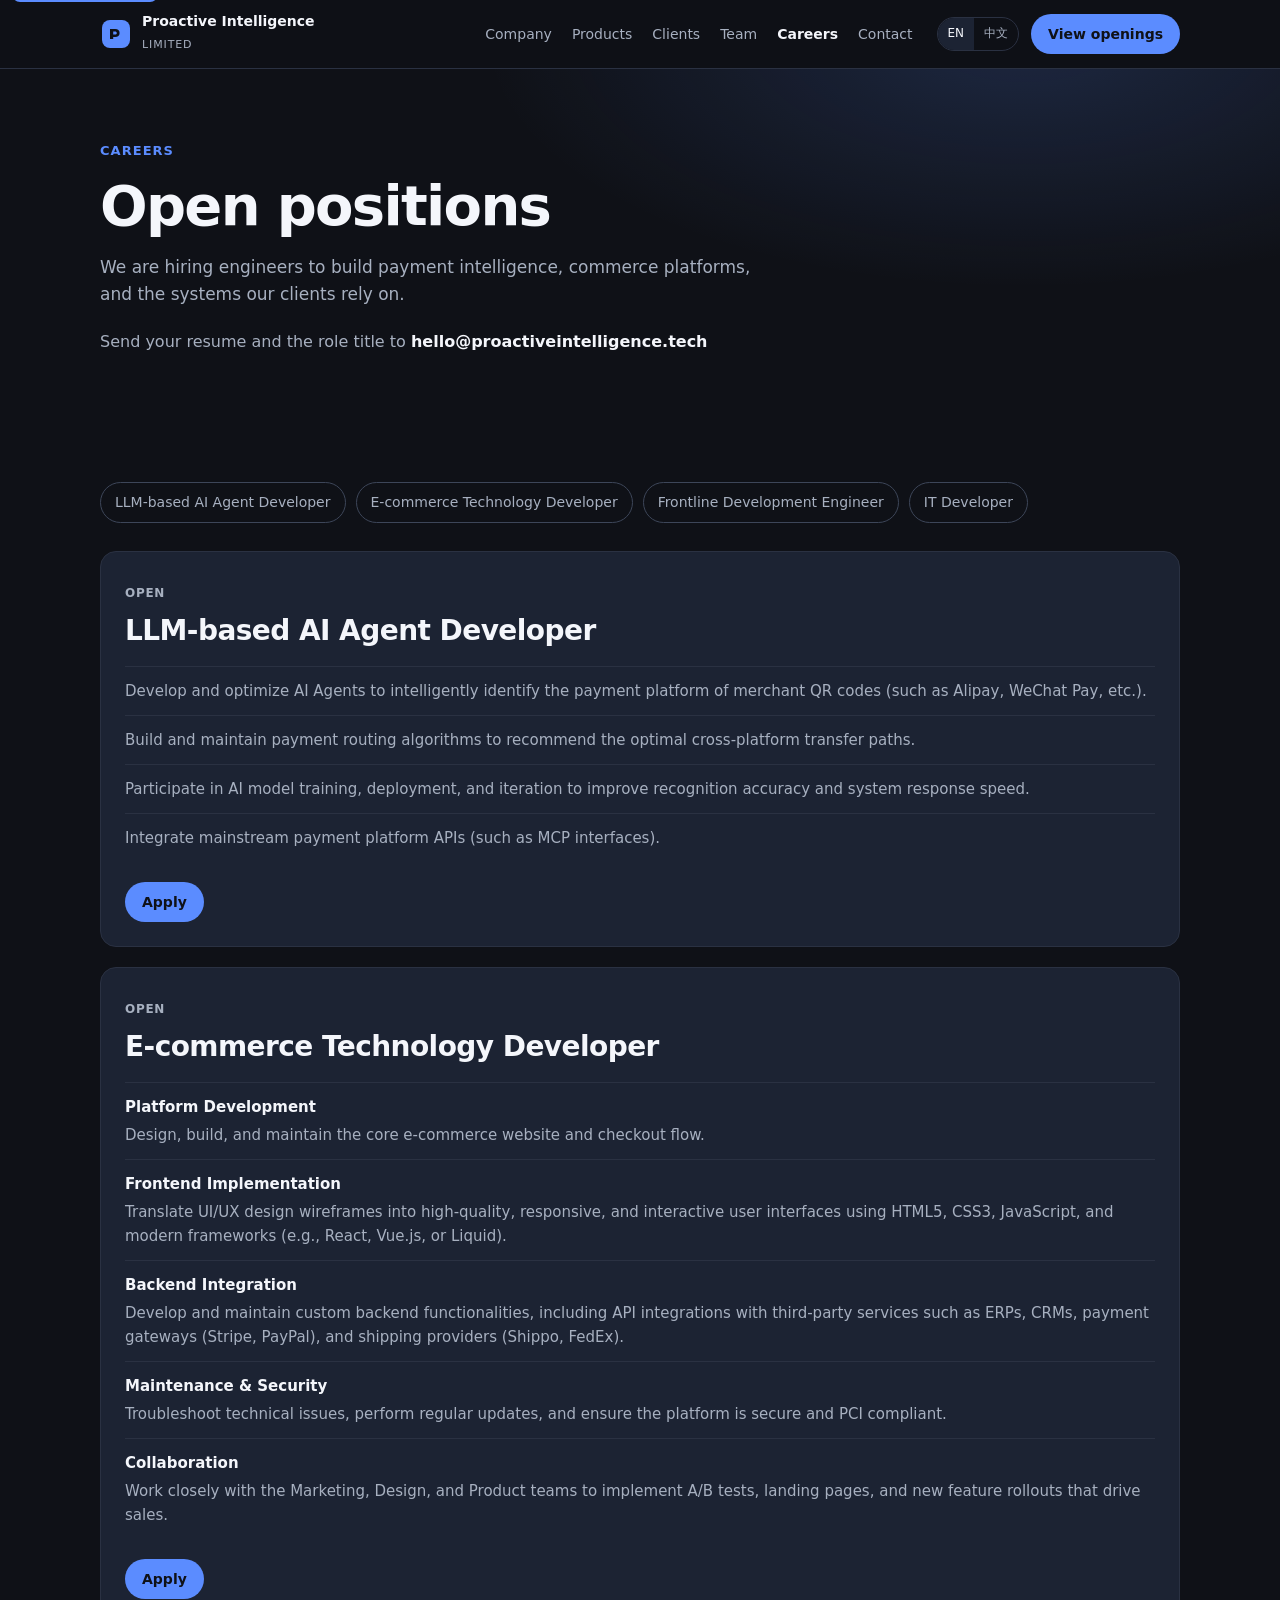
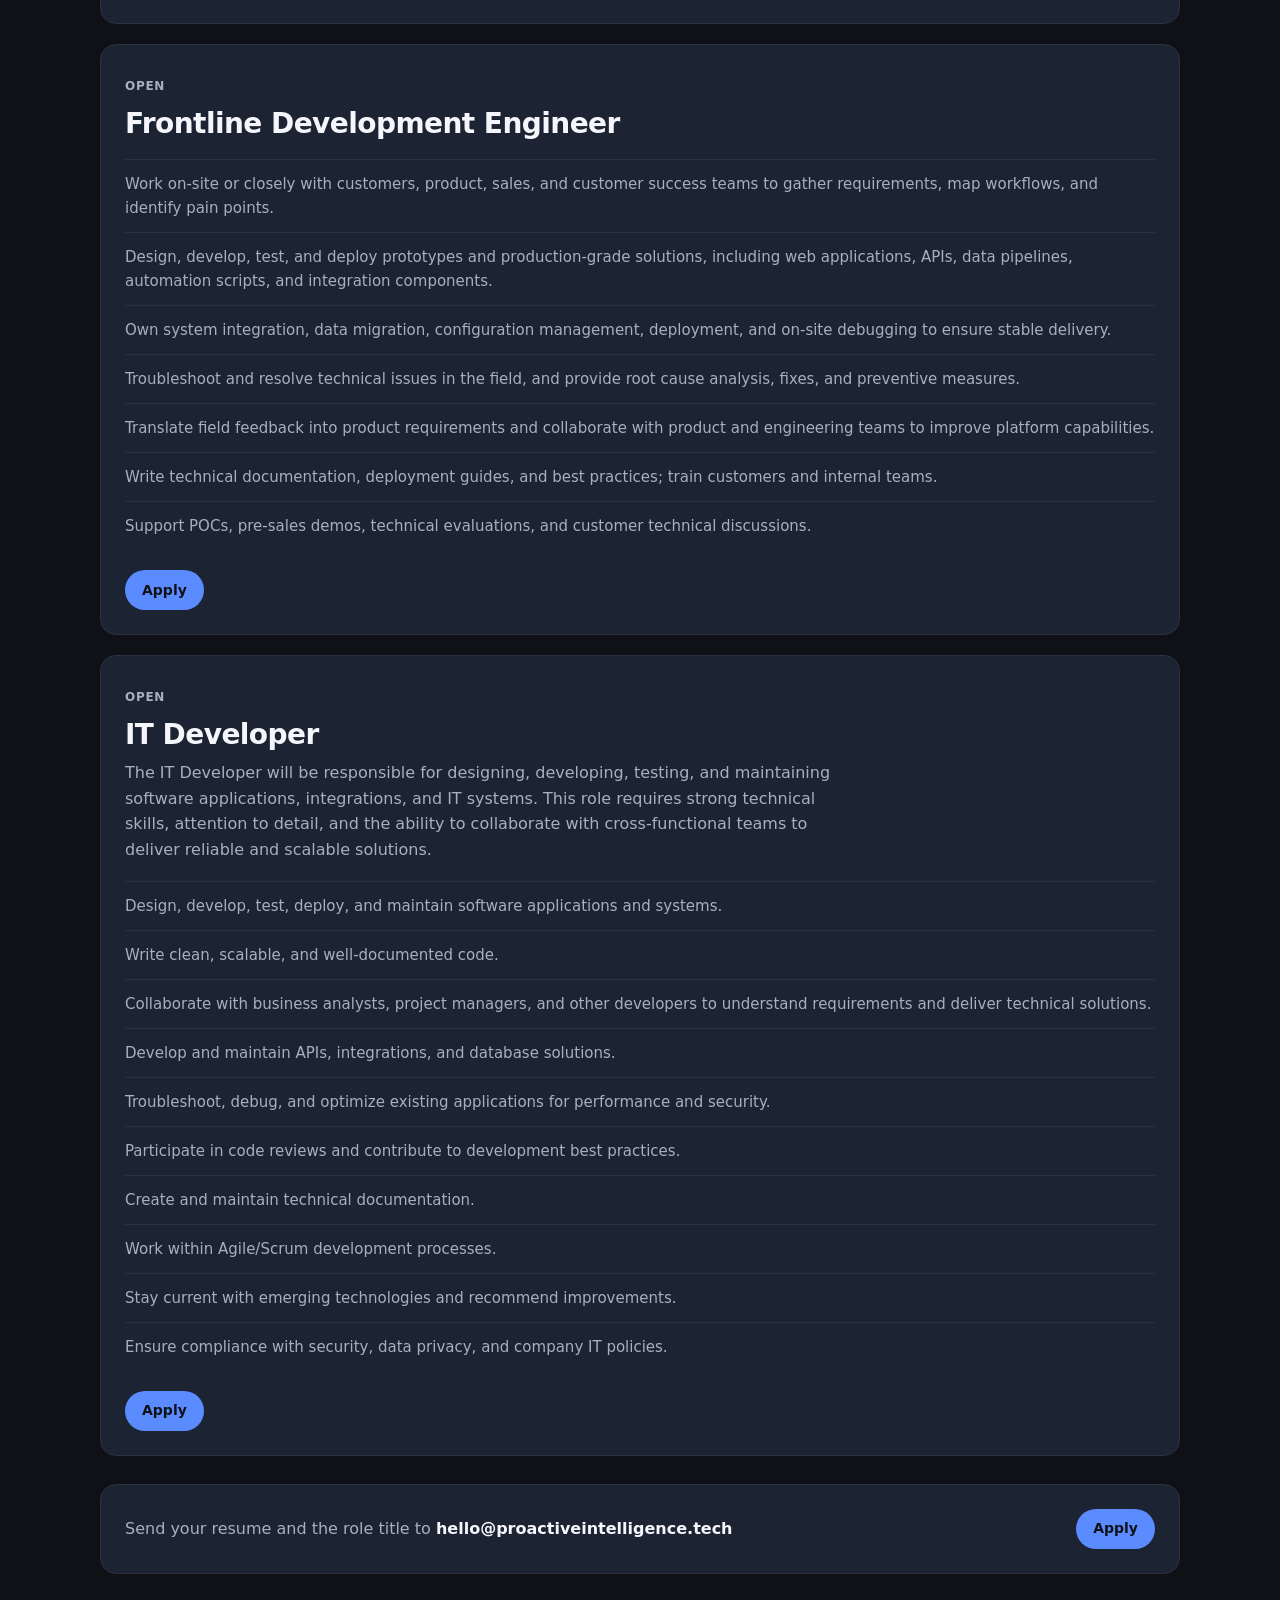
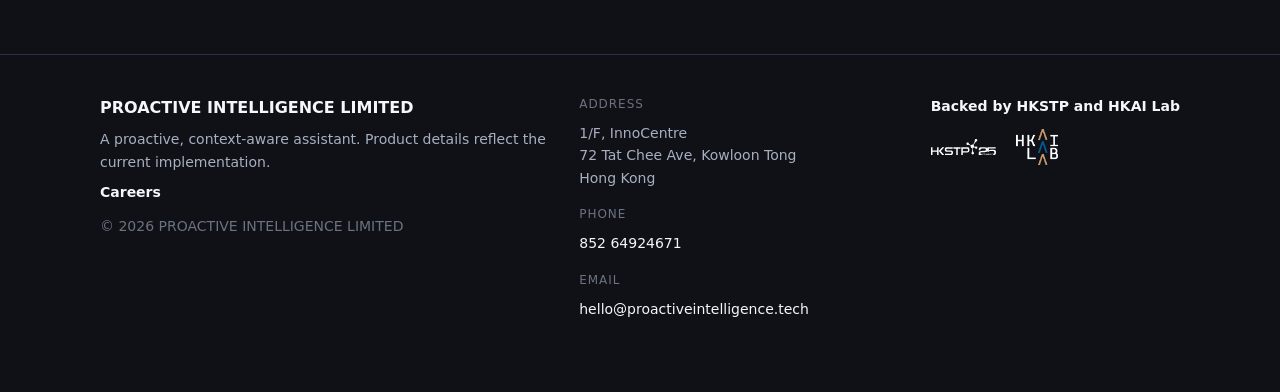
==== career.html @ 3a8d4261 "Add a careers page with four open engineering roles. Co-authored-by: Cursor <cursoragent@cursor.com>" ====
<!DOCTYPE html>
<html lang="en">
  <head>
    <meta charset="UTF-8" />
    <meta name="viewport" content="width=device-width, initial-scale=1" />
    <meta
      name="description"
      content="Open roles at PROACTIVE INTELLIGENCE LIMITED: LLM-based AI Agent Developer, E-commerce Technology Developer, Frontline Development Engineer, and IT Developer."
    />
    <title>Careers — PROACTIVE INTELLIGENCE LIMITED</title>
    <link rel="canonical" href="https://proactiveintelligence.github.io/career.html" />
    <link rel="icon" href="favicon.svg" type="image/svg+xml" />
    <link rel="stylesheet" href="styles.css" />
    <script>
      if (location.hostname === "proactiveaiagent.github.io") {
        location.replace("https://proactiveintelligence.github.io/career.html" + location.hash);
      }
    </script>
  </head>
  <body data-page="career">
    <a class="skip-link" href="#main">Skip to content</a>

    <header class="site-header">
      <div class="wrap header-inner">
        <a class="brand" href="index.html" aria-label="PROACTIVE INTELLIGENCE LIMITED">
          <svg class="brand-mark" viewBox="0 0 32 32" aria-hidden="true">
            <rect x="2" y="2" width="28" height="28" rx="8" fill="#5B8CFF" />
            <path
              d="M10 21V11h5.2c2.7 0 4.4 1.6 4.4 4s-1.7 4-4.4 4H13.2V21H10zm3.2-4.4h1.8c1.1 0 1.8-.6 1.8-1.6s-.7-1.6-1.8-1.6h-1.8v3.2z"
              fill="#0F1117"
            />
          </svg>
          <span>
            <strong>Proactive Intelligence</strong>
            <small>Limited</small>
          </span>
        </a>
        <nav class="nav" aria-label="Primary">
          <a href="index.html#company" data-i18n="nav.company">Company</a>
          <a href="index.html#products" data-i18n="nav.products">Products</a>
          <a href="index.html#clients" data-i18n="nav.clients">Clients</a>
          <a href="index.html#team" data-i18n="nav.team">Team</a>
          <a href="career.html" data-i18n="nav.career" aria-current="page">Careers</a>
          <a href="index.html#contact" data-i18n="nav.contact">Contact</a>
        </nav>
        <div class="header-actions">
          <div class="lang-switch" role="group" aria-label="Language">
            <button type="button" data-lang="en" class="is-active">EN</button>
            <button type="button" data-lang="zh">中文</button>
          </div>
          <a class="btn btn-primary" href="#openings" data-i18n="career.cta">View openings</a>
        </div>
      </div>
    </header>

    <main id="main">
      <section class="page-hero" id="top">
        <div class="wrap">
          <p class="eyebrow" data-i18n="career.eyebrow">Careers</p>
          <h1 data-i18n="career.title">Open positions</h1>
          <p class="lede" data-i18n="career.lede">
            We are hiring engineers to build payment intelligence, commerce platforms, and the systems our clients rely on.
          </p>
          <p class="apply-note">
            <span data-i18n="career.howto">Send your resume and the role title to</span>
            <a href="mailto:hello@proactiveintelligence.tech">hello@proactiveintelligence.tech</a>
          </p>
        </div>
      </section>

      <section class="section" id="openings">
        <div class="wrap">
          <nav class="job-jump" aria-label="Open positions">
            <a href="#llm-agent-developer" data-i18n="job1.title">LLM-based AI Agent Developer</a>
            <a href="#ecommerce-developer" data-i18n="job2.title">E-commerce Technology Developer</a>
            <a href="#frontline-engineer" data-i18n="job3.title">Frontline Development Engineer</a>
            <a href="#it-developer" data-i18n="job4.title">IT Developer</a>
          </nav>

          <div class="job-list">
            <article class="card job-card" id="llm-agent-developer">
              <p class="tag" data-i18n="career.open">Open</p>
              <h2 data-i18n="job1.title">LLM-based AI Agent Developer</h2>
              <ul class="duty-list">
                <li data-i18n="job1.d1">
                  Develop and optimize AI Agents to intelligently identify the payment platform of merchant QR codes (such as Alipay, WeChat Pay, etc.).
                </li>
                <li data-i18n="job1.d2">
                  Build and maintain payment routing algorithms to recommend the optimal cross-platform transfer paths.
                </li>
                <li data-i18n="job1.d3">
                  Participate in AI model training, deployment, and iteration to improve recognition accuracy and system response speed.
                </li>
                <li data-i18n="job1.d4">Integrate mainstream payment platform APIs (such as MCP interfaces).</li>
              </ul>
              <div class="job-actions">
                <a
                  class="btn btn-primary"
                  href="mailto:hello@proactiveintelligence.tech?subject=Application%3A%20LLM-based%20AI%20Agent%20Developer"
                  data-i18n="career.apply"
                  >Apply</a
                >
              </div>
            </article>

            <article class="card job-card" id="ecommerce-developer">
              <p class="tag" data-i18n="career.open">Open</p>
              <h2 data-i18n="job2.title">E-commerce Technology Developer</h2>
              <ul class="duty-list">
                <li>
                  <strong data-i18n="job2.s1t">Platform Development</strong>
                  <span data-i18n="job2.s1p">Design, build, and maintain the core e-commerce website and checkout flow.</span>
                </li>
                <li>
                  <strong data-i18n="job2.s2t">Frontend Implementation</strong>
                  <span data-i18n="job2.s2p">
                    Translate UI/UX design wireframes into high-quality, responsive, and interactive user interfaces using HTML5, CSS3, JavaScript, and modern frameworks (e.g., React, Vue.js, or Liquid).
                  </span>
                </li>
                <li>
                  <strong data-i18n="job2.s3t">Backend Integration</strong>
                  <span data-i18n="job2.s3p">
                    Develop and maintain custom backend functionalities, including API integrations with third-party services such as ERPs, CRMs, payment gateways (Stripe, PayPal), and shipping providers (Shippo, FedEx).
                  </span>
                </li>
                <li>
                  <strong data-i18n="job2.s4t">Maintenance &amp; Security</strong>
                  <span data-i18n="job2.s4p">
                    Troubleshoot technical issues, perform regular updates, and ensure the platform is secure and PCI compliant.
                  </span>
                </li>
                <li>
                  <strong data-i18n="job2.s5t">Collaboration</strong>
                  <span data-i18n="job2.s5p">
                    Work closely with the Marketing, Design, and Product teams to implement A/B tests, landing pages, and new feature rollouts that drive sales.
                  </span>
                </li>
              </ul>
              <div class="job-actions">
                <a
                  class="btn btn-primary"
                  href="mailto:hello@proactiveintelligence.tech?subject=Application%3A%20E-commerce%20Technology%20Developer"
                  data-i18n="career.apply"
                  >Apply</a
                >
              </div>
            </article>

            <article class="card job-card" id="frontline-engineer">
              <p class="tag" data-i18n="career.open">Open</p>
              <h2 data-i18n="job3.title">Frontline Development Engineer</h2>
              <ul class="duty-list">
                <li data-i18n="job3.d1">
                  Work on-site or closely with customers, product, sales, and customer success teams to gather requirements, map workflows, and identify pain points.
                </li>
                <li data-i18n="job3.d2">
                  Design, develop, test, and deploy prototypes and production-grade solutions, including web applications, APIs, data pipelines, automation scripts, and integration components.
                </li>
                <li data-i18n="job3.d3">
                  Own system integration, data migration, configuration management, deployment, and on-site debugging to ensure stable delivery.
                </li>
                <li data-i18n="job3.d4">
                  Troubleshoot and resolve technical issues in the field, and provide root cause analysis, fixes, and preventive measures.
                </li>
                <li data-i18n="job3.d5">
                  Translate field feedback into product requirements and collaborate with product and engineering teams to improve platform capabilities.
                </li>
                <li data-i18n="job3.d6">
                  Write technical documentation, deployment guides, and best practices; train customers and internal teams.
                </li>
                <li data-i18n="job3.d7">
                  Support POCs, pre-sales demos, technical evaluations, and customer technical discussions.
                </li>
              </ul>
              <div class="job-actions">
                <a
                  class="btn btn-primary"
                  href="mailto:hello@proactiveintelligence.tech?subject=Application%3A%20Frontline%20Development%20Engineer"
                  data-i18n="career.apply"
                  >Apply</a
                >
              </div>
            </article>

            <article class="card job-card" id="it-developer">
              <p class="tag" data-i18n="career.open">Open</p>
              <h2 data-i18n="job4.title">IT Developer</h2>
              <p class="job-intro" data-i18n="job4.intro">
                The IT Developer will be responsible for designing, developing, testing, and maintaining software applications, integrations, and IT systems. This role requires strong technical skills, attention to detail, and the ability to collaborate with cross-functional teams to deliver reliable and scalable solutions.
              </p>
              <ul class="duty-list">
                <li data-i18n="job4.d1">Design, develop, test, deploy, and maintain software applications and systems.</li>
                <li data-i18n="job4.d2">Write clean, scalable, and well-documented code.</li>
                <li data-i18n="job4.d3">
                  Collaborate with business analysts, project managers, and other developers to understand requirements and deliver technical solutions.
                </li>
                <li data-i18n="job4.d4">Develop and maintain APIs, integrations, and database solutions.</li>
                <li data-i18n="job4.d5">
                  Troubleshoot, debug, and optimize existing applications for performance and security.
                </li>
                <li data-i18n="job4.d6">Participate in code reviews and contribute to development best practices.</li>
                <li data-i18n="job4.d7">Create and maintain technical documentation.</li>
                <li data-i18n="job4.d8">Work within Agile/Scrum development processes.</li>
                <li data-i18n="job4.d9">Stay current with emerging technologies and recommend improvements.</li>
                <li data-i18n="job4.d10">Ensure compliance with security, data privacy, and company IT policies.</li>
              </ul>
              <div class="job-actions">
                <a
                  class="btn btn-primary"
                  href="mailto:hello@proactiveintelligence.tech?subject=Application%3A%20IT%20Developer"
                  data-i18n="career.apply"
                  >Apply</a
                >
              </div>
            </article>
          </div>

          <div class="card apply-band">
            <p class="apply-note">
              <span data-i18n="career.howto">Send your resume and the role title to</span>
              <a href="mailto:hello@proactiveintelligence.tech">hello@proactiveintelligence.tech</a>
            </p>
            <a
              class="btn btn-primary"
              href="mailto:hello@proactiveintelligence.tech?subject=Career%20application"
              data-i18n="career.apply"
              >Apply</a
            >
          </div>
        </div>
      </section>
    </main>

    <footer class="site-footer" id="contact">
      <div class="wrap footer-inner">
        <div>
          <strong>PROACTIVE INTELLIGENCE LIMITED</strong>
          <p data-i18n="footer.p">A proactive, context-aware assistant. Product details reflect the current implementation.</p>
          <p><a class="footer-link" href="career.html" data-i18n="nav.career" aria-current="page">Careers</a></p>
          <p class="copyright">© 2026 PROACTIVE INTELLIGENCE LIMITED</p>
        </div>
        <address class="footer-contact">
          <p class="contact-label" data-i18n="footer.addrLabel">Address</p>
          <p>
            1/F, InnoCentre<br />
            72 Tat Chee Ave, Kowloon Tong<br />
            Hong Kong
          </p>
          <p class="contact-label" data-i18n="footer.phoneLabel">Phone</p>
          <p><a href="tel:+85264924671">852 64924671</a></p>
          <p class="contact-label" data-i18n="footer.emailLabel">Email</p>
          <p><a href="mailto:hello@proactiveintelligence.tech">hello@proactiveintelligence.tech</a></p>
        </address>
        <div class="footer-meta">
          <p class="backed-by" data-i18n="footer.backed">Backed by HKSTP and HKAI Lab</p>
          <div class="partner-logos">
            <img src="images/logo-hkstp.svg" alt="HKSTP" />
            <img src="images/logo-hkai-lab.png" alt="HKAI Lab" />
          </div>
        </div>
      </div>
    </footer>

    <script src="app.js"></script>
  </body>
</html>
---- styles.css ----
:root {
  --bg: #0f1117;
  --surface: #161b26;
  --elevated: #1c2333;
  --text: #f4f6fb;
  --muted: #a7b0c0;
  --faint: #6b7280;
  --accent: #5b8cff;
  --accent-hover: #7ba3ff;
  --success: #34d399;
  --border: #2a3142;
  --border-strong: #3d4659;
  --radius: 16px;
  --shadow: 0 12px 40px rgba(0, 0, 0, 0.45);
  --font: system-ui, -apple-system, "Segoe UI", Roboto, "PingFang SC",
    "Microsoft YaHei", sans-serif;
  --max: 1080px;
}

*,
*::before,
*::after {
  box-sizing: border-box;
}

html {
  scroll-behavior: smooth;
}

body {
  margin: 0;
  font-family: var(--font);
  background: var(--bg);
  color: var(--text);
  line-height: 1.6;
  -webkit-font-smoothing: antialiased;
}

img,
svg {
  display: block;
  max-width: 100%;
}

a {
  color: inherit;
  text-decoration: none;
}

h1,
h2,
h3,
p,
ul,
ol,
dl,
figure {
  margin: 0;
}

.skip-link {
  position: absolute;
  left: 12px;
  top: -40px;
  background: var(--accent);
  color: var(--bg);
  padding: 8px 12px;
  border-radius: 8px;
  z-index: 20;
}

.skip-link:focus {
  top: 12px;
}

.wrap {
  width: min(var(--max), calc(100% - 40px));
  margin-inline: auto;
}

.site-header {
  position: sticky;
  top: 0;
  z-index: 10;
  background: rgba(15, 17, 23, 0.88);
  backdrop-filter: blur(16px);
  border-bottom: 1px solid var(--border);
}

.header-inner {
  display: flex;
  align-items: center;
  gap: 24px;
  min-height: 68px;
}

.brand {
  display: flex;
  align-items: center;
  gap: 10px;
  flex-shrink: 0;
}

.brand-mark {
  width: 32px;
  height: 32px;
}

.brand strong {
  display: block;
  font-size: 14px;
  line-height: 1.2;
}

.brand small {
  color: var(--muted);
  font-size: 11px;
  letter-spacing: 0.08em;
  text-transform: uppercase;
}

.nav {
  display: flex;
  gap: 20px;
  margin-left: auto;
}

.nav a {
  color: var(--muted);
  font-size: 14px;
}

.nav a:hover,
.nav a:focus-visible,
.nav a[aria-current="page"] {
  color: var(--text);
}

.nav a[aria-current="page"] {
  font-weight: 600;
}

.header-actions {
  display: flex;
  align-items: center;
  gap: 12px;
}

.lang-switch {
  display: flex;
  border: 1px solid var(--border);
  border-radius: 999px;
  overflow: hidden;
}

.lang-switch button {
  background: transparent;
  color: var(--muted);
  border: 0;
  padding: 6px 10px;
  font: inherit;
  font-size: 12px;
  cursor: pointer;
}

.lang-switch button.is-active {
  background: var(--elevated);
  color: var(--text);
}

.btn {
  display: inline-flex;
  align-items: center;
  justify-content: center;
  min-height: 40px;
  padding: 0 16px;
  border-radius: 999px;
  font-size: 14px;
  font-weight: 600;
  border: 1px solid transparent;
}

.btn-primary {
  background: var(--accent);
  color: var(--bg);
}

.btn-primary:hover,
.btn-primary:focus-visible {
  background: var(--accent-hover);
}

.btn-ghost {
  border-color: var(--border-strong);
  color: var(--text);
}

.btn-ghost:hover,
.btn-ghost:focus-visible {
  border-color: var(--accent);
}

.hero {
  padding: 88px 0 72px;
  background:
    radial-gradient(900px 420px at 80% -10%, rgba(91, 140, 255, 0.18), transparent 60%),
    var(--bg);
}

.hero-inner {
  max-width: 760px;
}

.eyebrow {
  color: var(--accent);
  font-size: 13px;
  font-weight: 600;
  letter-spacing: 0.08em;
  text-transform: uppercase;
  margin-bottom: 12px;
}

h1 {
  font-size: clamp(36px, 6vw, 56px);
  line-height: 1.15;
  letter-spacing: -0.03em;
}

h2 {
  font-size: clamp(26px, 3vw, 34px);
  line-height: 1.25;
  letter-spacing: -0.02em;
}

h3 {
  font-size: 18px;
  line-height: 1.35;
}

.lede,
.section-head p {
  color: var(--muted);
  font-size: 17px;
  margin-top: 16px;
  max-width: 62ch;
}

.hero-actions {
  display: flex;
  gap: 12px;
  margin-top: 28px;
  flex-wrap: wrap;
}

.stats {
  display: grid;
  grid-template-columns: repeat(4, minmax(0, 1fr));
  gap: 16px;
  margin-top: 48px;
}

.stats div {
  padding: 16px 0 0;
  border-top: 1px solid var(--border);
}

.stats dt {
  color: var(--faint);
  font-size: 13px;
}

.stats dd {
  font-size: 28px;
  font-weight: 700;
  letter-spacing: -0.03em;
}

.section {
  padding: 80px 0;
}

.section-alt {
  background: var(--surface);
  border-block: 1px solid var(--border);
}

.section-head {
  margin-bottom: 36px;
}

.office-photo {
  margin: 0 0 28px;
  overflow: hidden;
  border: 1px solid var(--border);
  border-radius: var(--radius);
  box-shadow: var(--shadow);
}

.office-photo img,
.product-photo {
  width: 100%;
  height: 240px;
  object-fit: cover;
}

.office-photo img {
  height: 320px;
}

.product-photo {
  display: block;
  height: 180px;
  margin: -24px -24px 18px;
  width: calc(100% + 48px);
  max-width: none;
  border-bottom: 1px solid var(--border);
  border-radius: var(--radius) var(--radius) 0 0;
}

.client-card {
  display: flex;
  flex-direction: column;
}

.client-avatar,
.team-avatar {
  width: 72px;
  height: 72px;
  object-fit: cover;
  object-position: center top;
  border-radius: 50%;
  border: 2px solid rgba(91, 140, 255, 0.45);
  margin-bottom: 14px;
}

.team-avatar {
  width: 96px;
  height: 96px;
}

.team-card {
  display: flex;
  flex-direction: column;
}

.grid-3,
.product-grid,
.split {
  display: grid;
  gap: 20px;
}

.grid-3,
.split {
  grid-template-columns: repeat(2, minmax(0, 1fr));
}

.grid-3 {
  grid-template-columns: repeat(3, minmax(0, 1fr));
}

.card,
.product-card,
.memory-panel,
.steps li {
  background: var(--elevated);
  border: 1px solid var(--border);
  border-radius: var(--radius);
  padding: 24px;
}

.card p,
.product-card p,
.steps p,
.memory-panel p,
.feature-list span {
  color: var(--muted);
  margin-top: 8px;
}

.product-grid {
  grid-template-columns: 1.15fr 1fr;
}

.product-card.featured,
.team-card.featured {
  border-color: rgba(91, 140, 255, 0.45);
  box-shadow: var(--shadow);
}

.team-grid {
  display: grid;
  grid-template-columns: repeat(2, minmax(0, 1fr));
  gap: 20px;
}

.tag {
  display: inline-block;
  color: var(--accent);
  font-size: 12px;
  font-weight: 600;
  letter-spacing: 0.06em;
  text-transform: uppercase;
  margin-bottom: 10px;
}

.tag-muted {
  color: var(--success);
}

.product-card ul,
.feature-list {
  list-style: none;
  padding: 0;
  margin-top: 18px;
}

.product-card li,
.feature-list li {
  padding: 10px 0;
  border-top: 1px solid var(--border);
  color: var(--muted);
  font-size: 14px;
}

.feature-list strong {
  display: block;
  color: var(--text);
  font-size: 15px;
}

.steps {
  list-style: none;
  padding: 0;
  display: grid;
  grid-template-columns: repeat(4, minmax(0, 1fr));
  gap: 16px;
}

.step-index {
  display: inline-flex;
  align-items: center;
  justify-content: center;
  width: 32px;
  height: 32px;
  border-radius: 999px;
  background: rgba(91, 140, 255, 0.16);
  color: var(--accent);
  font-weight: 700;
  margin-bottom: 12px;
}

.memory-panel {
  display: grid;
  grid-template-columns: 1.4fr 1fr;
  gap: 24px;
  margin-top: 24px;
  align-items: center;
}

.layers {
  list-style: none;
  padding: 0;
}

.layers li {
  padding: 10px 0;
  border-bottom: 1px solid var(--border);
  color: var(--muted);
  font-size: 14px;
}

.scenario-grid {
  list-style: none;
  padding: 0;
  display: grid;
  grid-template-columns: repeat(4, minmax(0, 1fr));
  gap: 12px;
}

.scenario-grid li {
  background: var(--surface);
  border: 1px solid var(--border);
  border-radius: 12px;
  padding: 16px 14px;
  font-size: 14px;
}

.table-wrap {
  overflow: auto;
  border: 1px solid var(--border);
  border-radius: var(--radius);
}

table {
  width: 100%;
  border-collapse: collapse;
  min-width: 560px;
}

th,
td {
  text-align: left;
  padding: 14px 18px;
  border-bottom: 1px solid var(--border);
}

th {
  color: var(--faint);
  font-size: 13px;
  font-weight: 600;
}

tbody tr:last-child td {
  border-bottom: 0;
}

.site-footer {
  padding: 40px 0 56px;
  border-top: 1px solid var(--border);
}

.footer-inner {
  display: grid;
  grid-template-columns: 1.4fr 1fr auto;
  gap: 32px;
  align-items: start;
}

.backed-by {
  color: var(--text) !important;
  font-weight: 600;
  margin-top: 0 !important;
}

.footer-meta {
  display: flex;
  flex-direction: column;
  gap: 12px;
}

.partner-logos {
  display: flex;
  align-items: center;
  gap: 20px;
  flex-wrap: wrap;
}

.partner-logos img {
  height: 36px;
  width: auto;
  max-width: 140px;
  object-fit: contain;
}

.footer-contact {
  font-style: normal;
  color: var(--muted);
  font-size: 14px;
}

.footer-contact p {
  margin-top: 4px;
}

.contact-label {
  color: var(--faint) !important;
  font-size: 12px !important;
  letter-spacing: 0.08em;
  text-transform: uppercase;
  margin-top: 0 !important;
}

.contact-label + p {
  margin-bottom: 16px;
}

.footer-contact a {
  color: var(--text);
}

.footer-contact a:hover,
.footer-contact a:focus-visible {
  color: var(--accent);
}

.site-footer p {
  color: var(--muted);
  font-size: 14px;
  margin-top: 8px;
}

.copyright {
  color: var(--faint) !important;
  margin-top: 12px !important;
}

.footer-link {
  color: var(--text);
  font-weight: 600;
}

.footer-link:hover,
.footer-link:focus-visible {
  color: var(--accent);
}

.page-hero {
  padding: 72px 0 48px;
  background:
    radial-gradient(900px 420px at 80% -10%, rgba(91, 140, 255, 0.18), transparent 60%),
    var(--bg);
}

.apply-note {
  margin-top: 20px;
  color: var(--muted);
  font-size: 16px;
}

.job-jump {
  display: flex;
  flex-wrap: wrap;
  gap: 10px;
  margin-bottom: 28px;
}

.job-jump a {
  border: 1px solid var(--border-strong);
  border-radius: 999px;
  padding: 8px 14px;
  color: var(--muted);
  font-size: 14px;
  background: var(--bg);
}

.job-jump a:hover,
.job-jump a:focus-visible {
  color: var(--text);
  border-color: var(--accent);
}

.job-list {
  display: grid;
  gap: 20px;
}

.job-card {
  scroll-margin-top: 88px;
}

.job-card h2 {
  font-size: clamp(22px, 2.4vw, 28px);
}

.job-intro {
  color: var(--muted);
  margin-top: 12px;
  max-width: 72ch;
}

.duty-list {
  list-style: none;
  padding: 0;
  margin-top: 18px;
}

.duty-list li {
  padding: 12px 0;
  border-top: 1px solid var(--border);
  color: var(--muted);
  font-size: 15px;
}

.duty-list strong {
  display: block;
  color: var(--text);
  margin-bottom: 4px;
}

.job-actions {
  margin-top: 20px;
}

.apply-band {
  margin-top: 28px;
  display: flex;
  align-items: center;
  justify-content: space-between;
  gap: 24px;
}

.apply-band p {
  max-width: 62ch;
  margin-top: 0;
}

.apply-note a {
  color: var(--text);
  font-weight: 600;
}

.apply-note a:hover,
.apply-note a:focus-visible {
  color: var(--accent);
}

:focus-visible {
  outline: 2px solid var(--accent);
  outline-offset: 3px;
}

@media (max-width: 900px) {
  .nav {
    display: none;
  }

  .grid-3,
  .product-grid,
  .team-grid,
  .split,
  .steps,
  .memory-panel,
  .scenario-grid,
  .stats {
    grid-template-columns: 1fr 1fr;
  }

  .hero {
    padding-top: 56px;
  }

  .footer-inner {
    grid-template-columns: 1fr 1fr;
  }
}

@media (max-width: 640px) {
  .wrap {
    width: min(var(--max), calc(100% - 24px));
  }

  .header-actions .btn {
    display: none;
  }

  .grid-3,
  .product-grid,
  .team-grid,
  .split,
  .steps,
  .memory-panel,
  .scenario-grid,
  .stats,
  .footer-inner {
    grid-template-columns: 1fr;
    display: grid;
  }

  .footer-inner {
    align-items: start;
  }

  .apply-band {
    flex-direction: column;
    align-items: flex-start;
  }
}

@media (prefers-reduced-motion: reduce) {
  html {
    scroll-behavior: auto;
  }
}
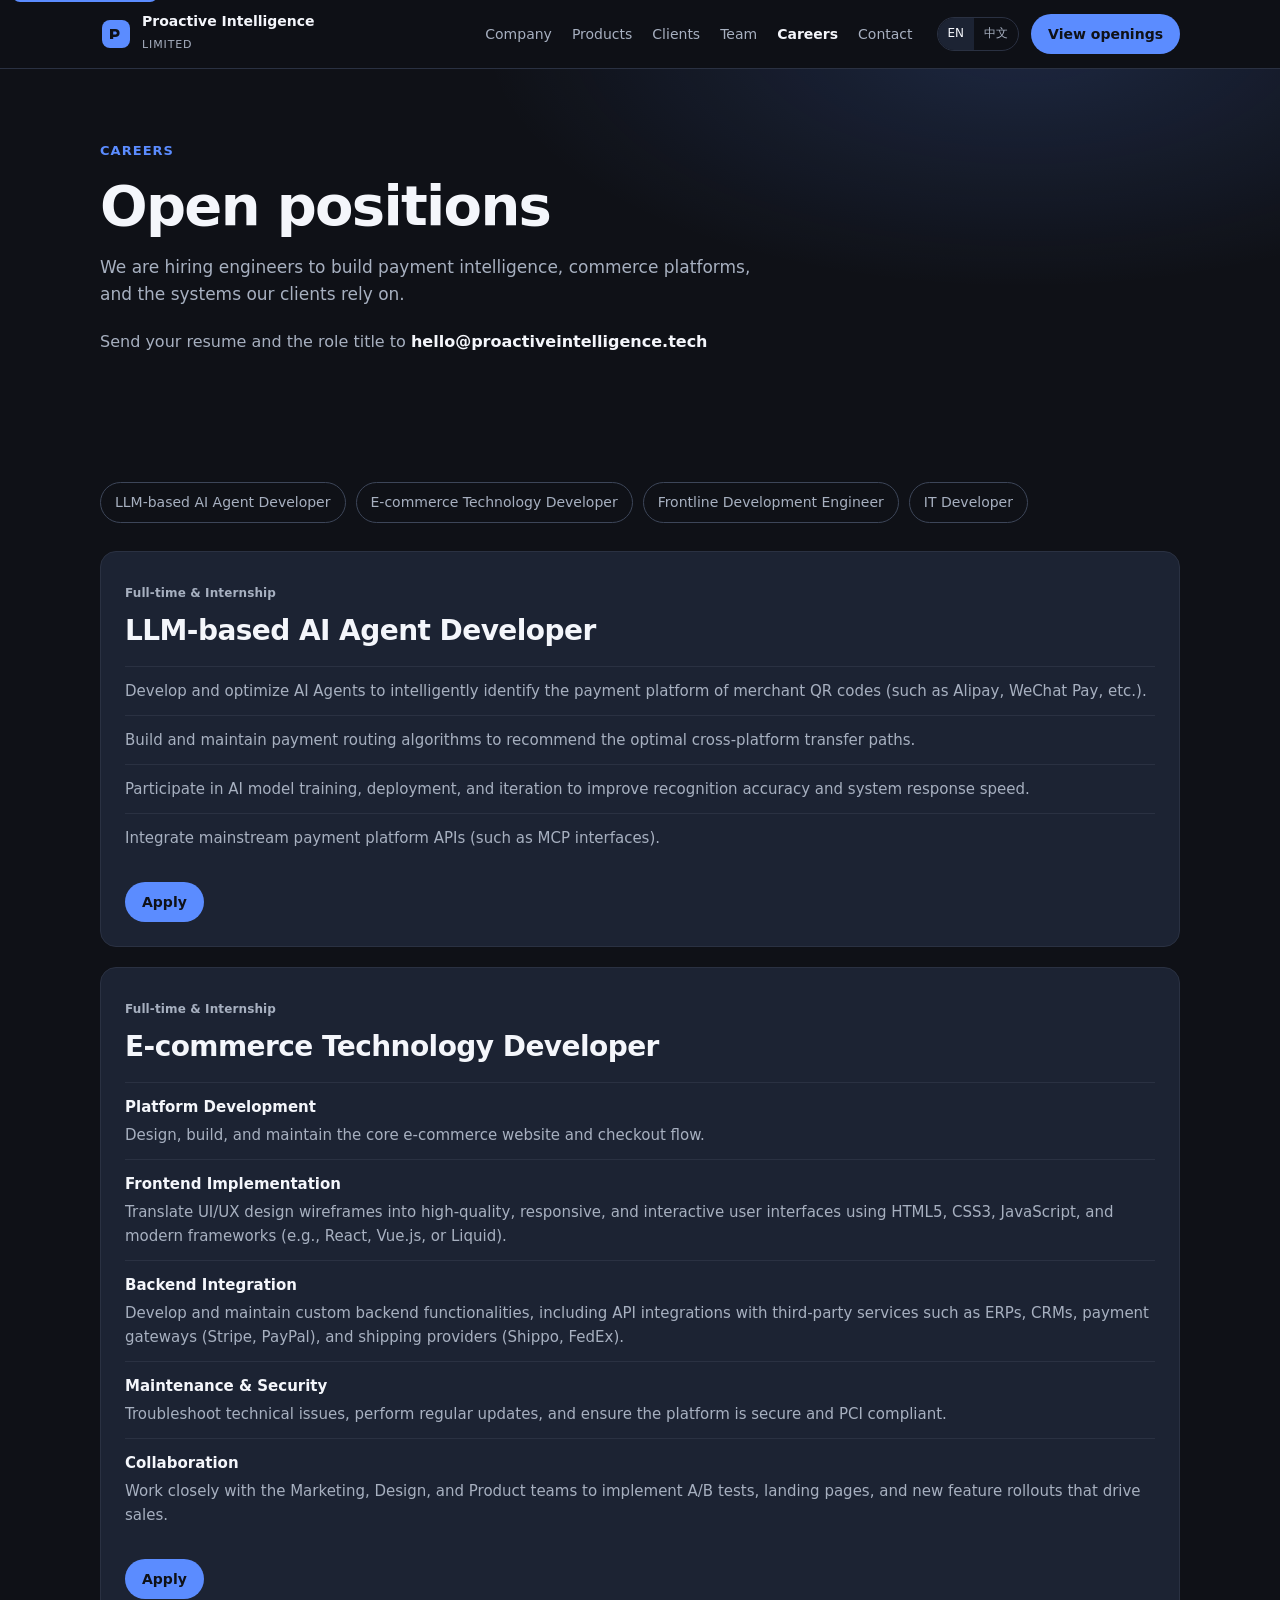
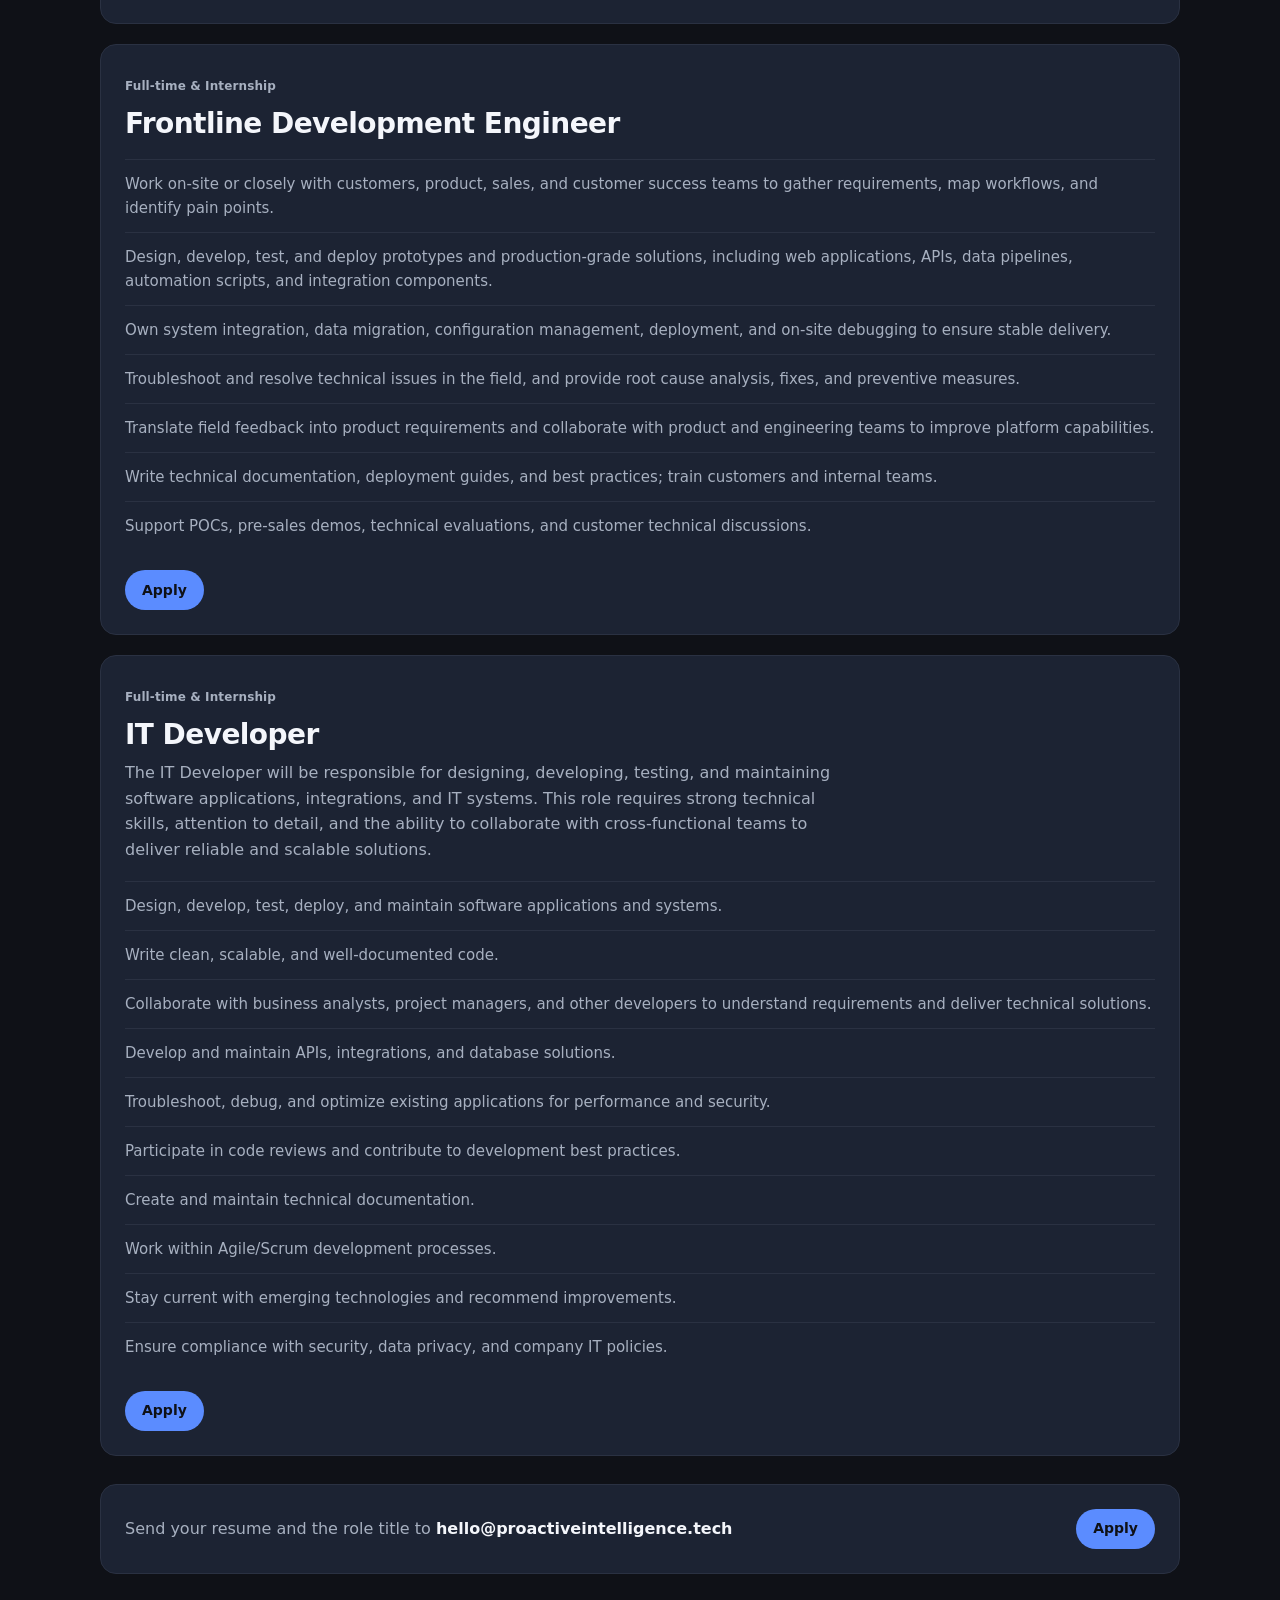
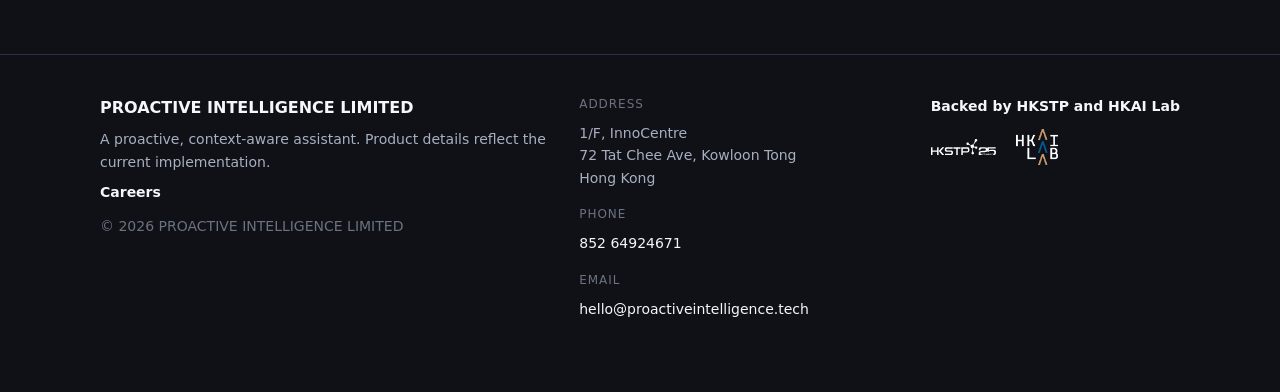
==== commit 45148918: "Label open roles as full-time and internship. Co-authored-by: Cursor <cursoragent@cursor.com>" ====
--- a/career.html
+++ b/career.html
@@ -79,7 +79,7 @@
 
           <div class="job-list">
             <article class="card job-card" id="llm-agent-developer">
-              <p class="tag" data-i18n="career.open">Open</p>
+              <p class="tag tag-employment" data-i18n="career.open">Full-time &amp; Internship</p>
               <h2 data-i18n="job1.title">LLM-based AI Agent Developer</h2>
               <ul class="duty-list">
                 <li data-i18n="job1.d1">
@@ -104,7 +104,7 @@
             </article>
 
             <article class="card job-card" id="ecommerce-developer">
-              <p class="tag" data-i18n="career.open">Open</p>
+              <p class="tag tag-employment" data-i18n="career.open">Full-time &amp; Internship</p>
               <h2 data-i18n="job2.title">E-commerce Technology Developer</h2>
               <ul class="duty-list">
                 <li>
@@ -147,7 +147,7 @@
             </article>
 
             <article class="card job-card" id="frontline-engineer">
-              <p class="tag" data-i18n="career.open">Open</p>
+              <p class="tag tag-employment" data-i18n="career.open">Full-time &amp; Internship</p>
               <h2 data-i18n="job3.title">Frontline Development Engineer</h2>
               <ul class="duty-list">
                 <li data-i18n="job3.d1">
@@ -183,7 +183,7 @@
             </article>
 
             <article class="card job-card" id="it-developer">
-              <p class="tag" data-i18n="career.open">Open</p>
+              <p class="tag tag-employment" data-i18n="career.open">Full-time &amp; Internship</p>
               <h2 data-i18n="job4.title">IT Developer</h2>
               <p class="job-intro" data-i18n="job4.intro">
                 The IT Developer will be responsible for designing, developing, testing, and maintaining software applications, integrations, and IT systems. This role requires strong technical skills, attention to detail, and the ability to collaborate with cross-functional teams to deliver reliable and scalable solutions.
--- a/styles.css
+++ b/styles.css
@@ -408,6 +408,11 @@
   color: var(--success);
 }
 
+.tag-employment {
+  text-transform: none;
+  letter-spacing: 0.01em;
+}
+
 .product-card ul,
 .feature-list {
   list-style: none;
